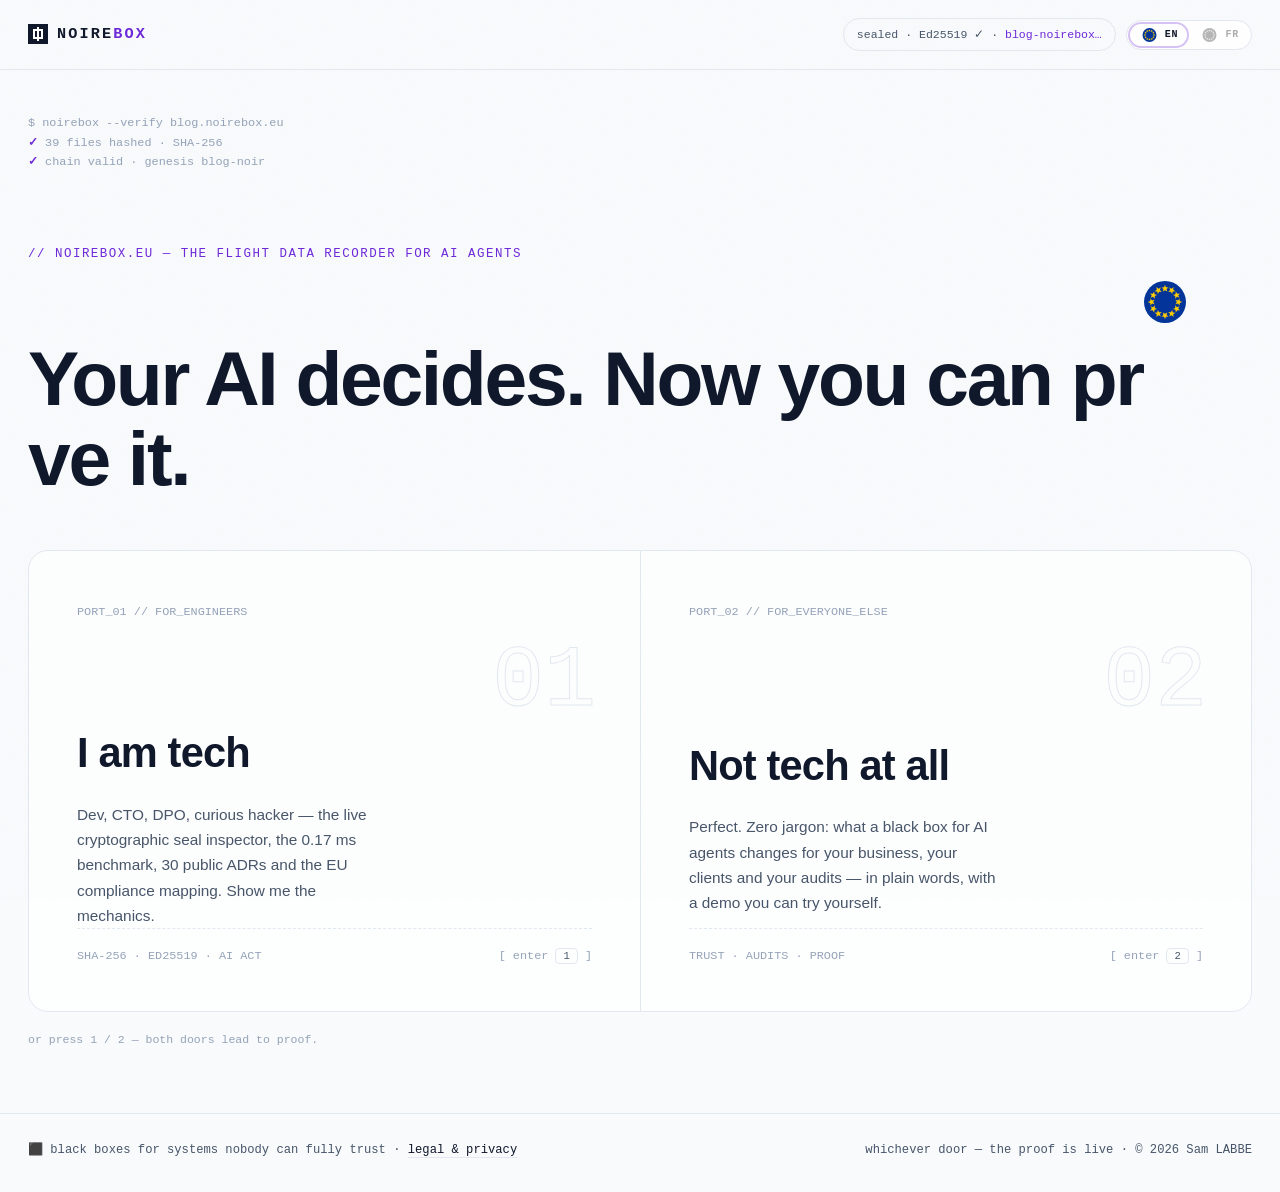
==== index.html @ 597051af "splash: EU flag on the o of prove at true glyph height (baseline-fitted), no more falling hex rain, " ====
<!DOCTYPE html>
<html lang="en">
<head>
<meta charset="utf-8">
<meta name="viewport" content="width=device-width, initial-scale=1">
<title>NoireBox — the flight data recorder for AI agents. Two doors, one proof.</title>
<meta name="description" content="The flight data recorder for AI agents. Enter through the tech door (live seal inspector, benchmarks, docs) or the plain-words door (what it changes for your business).">
<meta property="og:title" content="NoireBox — the flight data recorder for AI agents">
<meta property="og:description" content="Two doors, one proof: the cryptographic inspector or plain words for everyone else.">
<meta property="og:type" content="website">
<meta property="og:url" content="https://noirebox.eu/">
<meta property="og:image" content="https://noirebox.eu/assets/banner.jpg">
<meta name="twitter:card" content="summary_large_image">
<link rel="icon" href="assets/logo-mark.svg" type="image/svg+xml">
<style>
:root{
  --bg:#f8fafc; --surface:#ffffff; --surface2:#f1f5f9; --fg:#0f172a; --dim:#475569; --muted:#94a3b8;
  --line:#e2e8f0; --violet:#6d28d9; --violet-dark:#5b21b6; --violet-soft:#6d28d9;
  --mono:ui-monospace,SFMono-Regular,Menlo,Consolas,monospace;
  --sans:-apple-system,BlinkMacSystemFont,"Segoe UI",Inter,sans-serif;
}
*{margin:0;padding:0;box-sizing:border-box}
html{scroll-behavior:smooth}
body{background:var(--bg);color:var(--fg);font-family:var(--sans);font-size:16px;line-height:1.65;min-height:100vh;display:flex;flex-direction:column;position:relative;overflow-x:hidden}
body::after{content:"";position:fixed;inset:0;pointer-events:none;opacity:.035;z-index:60;background-image:url("data:image/svg+xml,%3Csvg xmlns='http://www.w3.org/2000/svg' width='160' height='160'%3E%3Cfilter id='n'%3E%3CfeTurbulence type='fractalNoise' baseFrequency='0.9' numOctaves='2'/%3E%3C/filter%3E%3Crect width='160' height='160' filter='url(%23n)' opacity='0.6'/%3E%3C/svg%3E")}
::selection{background:rgba(109,40,217,.16)}
a{color:var(--fg);text-decoration:none}
:focus-visible{outline:2px solid var(--violet);outline-offset:3px;border-radius:4px}
.wrap{max-width:1280px;margin:0 auto;padding:0 28px;width:100%}

header{border-bottom:1px solid var(--line);position:relative;z-index:5}
.bar{display:flex;align-items:center;justify-content:space-between;gap:16px;padding:18px 28px}
.brand{font-family:var(--mono);font-size:.95rem;font-weight:700;letter-spacing:.14em;display:flex;align-items:center}
.brand em{font-style:normal;color:var(--violet)}
.cube{display:inline-block;width:20px;height:20px;background:var(--ink,#0f172a);margin-right:9px;position:relative;flex:none}
.cube::after{content:"";position:absolute;inset:5px;border:2px solid #fff}
.cube::before{content:"";position:absolute;left:50%;top:3px;bottom:3px;width:2px;margin-left:-1px;background:#fff}
.brand:hover .cube{background:var(--violet)}
.barright{display:flex;align-items:center;gap:10px}
.pillhead{font-family:var(--mono);font-size:.72rem;color:var(--dim);border:1px solid var(--line);padding:6px 13px;border-radius:999px}
.pillhead b{color:var(--violet);font-weight:400}
.langbtn{display:inline-flex;align-items:center;gap:3px;border:1px solid var(--line);background:#fff;border-radius:999px;padding:3px}
.langbtn button{border:0;background:none;display:inline-flex;align-items:center;gap:5px;padding:4px 9px;cursor:pointer;opacity:.35;filter:grayscale(1);border-radius:999px;transition:opacity .15s,filter .15s}
.langbtn button b{font-family:var(--mono);font-size:10px;letter-spacing:.08em;font-weight:700;color:var(--ink,#0f172a);line-height:1}
.eusvg{width:15px;height:15px;display:block;border-radius:50%}
.langbtn button:hover{opacity:.7}
.langbtn button.on{opacity:1;filter:none;box-shadow:0 0 0 2px rgba(109,40,217,.28)}
.langbtn svg{width:21px;height:14px;border-radius:2px;display:block}

.gate{flex:1;position:relative;padding:44px 0 64px}
.gate .wrap{position:relative;z-index:2}
.bootlog{font-family:var(--mono);font-size:.74rem;color:var(--muted);min-height:96px;white-space:pre-line;margin-bottom:34px}
.bootlog .ok{color:var(--violet);font-weight:600}
.kicker{font-family:var(--mono);font-size:.78rem;letter-spacing:.12em;text-transform:uppercase;color:var(--violet);margin-bottom:16px}
h1{font-size:clamp(2.5rem,7.5vw,4.8rem);font-weight:600;letter-spacing:-.03em;line-height:1.05}
.euo{display:inline-block;width:.54em;height:.54em;border-radius:50%;margin:0 .02em}
.euo svg{display:block;width:100%;height:100%}

.doors{display:grid;grid-template-columns:1fr 1fr;border:1px solid var(--line);border-radius:20px;overflow:hidden;margin-top:52px;background:rgba(255,255,255,.75);backdrop-filter:blur(4px)}
.door{position:relative;min-height:400px;padding:52px 48px 44px;display:flex;flex-direction:column;justify-content:space-between;transition:background .3s}
.door + .door{border-left:1px solid var(--line)}
.door:hover,.door:focus-visible{background:var(--surface)}
.door-top{display:flex;justify-content:space-between;font-family:var(--mono);font-size:.74rem;color:var(--muted)}
.ghost{position:absolute;top:88px;right:44px;font-family:var(--mono);font-size:clamp(3.4rem,7vw,5.4rem);line-height:1;color:transparent;-webkit-text-stroke:1px var(--line);transition:opacity .3s,-webkit-text-stroke-color .3s;pointer-events:none}
.door:hover .ghost,.door:focus-visible .ghost{-webkit-text-stroke-color:var(--violet);opacity:.45}
.door h2{font-size:clamp(1.7rem,4vw,2.6rem);font-weight:600;letter-spacing:-.02em;margin:96px 0 14px;max-width:14ch}
.door p{color:var(--dim);max-width:36ch;font-size:.96rem}
.dfoot{display:flex;justify-content:space-between;align-items:center;gap:12px;border-top:1px dashed var(--line);padding-top:18px;font-family:var(--mono);font-size:.74rem;color:var(--muted)}
.door:hover .dfoot span:last-child,.door:focus-visible .dfoot span:last-child{color:var(--violet)}
.kbd{border:1px solid var(--line);padding:1px 7px;border-radius:4px;font-size:.66rem;color:var(--dim)}
.hintline{font-family:var(--mono);font-size:.72rem;color:var(--muted);margin-top:18px}
@media (max-width:860px){.doors{grid-template-columns:1fr}.door + .door{border-left:none;border-top:1px solid var(--line)}.door{min-height:0;padding:36px 30px 30px}.door h2{margin-top:64px}}

footer{border-top:1px solid var(--line);position:relative;z-index:2}
.foot{padding:26px 28px 32px;font-family:var(--mono);font-size:.76rem;color:var(--dim);display:flex;justify-content:space-between;gap:14px;flex-wrap:wrap}
.foot a{border-bottom:1px solid var(--line);transition:color .15s,border-color .15s}
.foot a:hover{color:var(--violet);border-color:var(--violet)}
@media (max-width:640px){.wrap{padding:0 16px}.bar{padding:14px 16px}.foot{padding:20px 16px 26px}}
</style>
</head>
<body>

<header>
  <div class="wrap bar">
    <a class="brand" href="index.html"><span class="cube"></span>NOIRE<em>BOX</em></a>
    <div class="barright">
      <span class="pillhead"><span data-fr="sealed · Ed25519 ✓">sealed · Ed25519 ✓</span> · <b id="pillhead">blog-noirebox…</b></span>
      <div class="langbtn" id="langBtn" role="group" aria-label="Language">
        <button type="button" data-l="en" class="on" title="English" aria-label="English"><svg class="eusvg" viewBox="0 0 100 100" aria-hidden="true"><circle cx="50" cy="50" r="50" fill="#003399"/><path id="euA-en" fill="#FFCC00" d="M50 9 52.23 14.93 58.56 15.22 53.61 19.17 55.29 25.28 50 21.8 44.71 25.28 46.39 19.17 41.44 15.22 47.77 14.93 Z"/><use href="#euA-en" transform="rotate(30 50 50)"/><use href="#euA-en" transform="rotate(60 50 50)"/><use href="#euA-en" transform="rotate(90 50 50)"/><use href="#euA-en" transform="rotate(120 50 50)"/><use href="#euA-en" transform="rotate(150 50 50)"/><use href="#euA-en" transform="rotate(180 50 50)"/><use href="#euA-en" transform="rotate(210 50 50)"/><use href="#euA-en" transform="rotate(240 50 50)"/><use href="#euA-en" transform="rotate(270 50 50)"/><use href="#euA-en" transform="rotate(300 50 50)"/><use href="#euA-en" transform="rotate(330 50 50)"/></svg><b>EN</b></button>
        <button type="button" data-l="fr" title="Français" aria-label="Français"><svg class="eusvg" viewBox="0 0 100 100" aria-hidden="true"><circle cx="50" cy="50" r="50" fill="#003399"/><path id="euA-fr" fill="#FFCC00" d="M50 9 52.23 14.93 58.56 15.22 53.61 19.17 55.29 25.28 50 21.8 44.71 25.28 46.39 19.17 41.44 15.22 47.77 14.93 Z"/><use href="#euA-fr" transform="rotate(30 50 50)"/><use href="#euA-fr" transform="rotate(60 50 50)"/><use href="#euA-fr" transform="rotate(90 50 50)"/><use href="#euA-fr" transform="rotate(120 50 50)"/><use href="#euA-fr" transform="rotate(150 50 50)"/><use href="#euA-fr" transform="rotate(180 50 50)"/><use href="#euA-fr" transform="rotate(210 50 50)"/><use href="#euA-fr" transform="rotate(240 50 50)"/><use href="#euA-fr" transform="rotate(270 50 50)"/><use href="#euA-fr" transform="rotate(300 50 50)"/><use href="#euA-fr" transform="rotate(330 50 50)"/></svg><b>FR</b></button>
      </div>
    </div>
  </div>
</header>

<main class="gate">
  <div class="wrap">
    <p class="bootlog" id="boot"></p>
    <p class="kicker" data-fr="// noirebox.eu — l’enregistreur de vol des agents IA">// noirebox.eu — the flight data recorder for AI agents</p>
    <h1 id="title" data-txt="Your AI decides. Now you can prove it." data-fr="Votre IA décide. Désormais, vous pouvez le prouver.">Your AI decides. Now you can prove it.</h1>

    <div class="doors">
      <a class="door" href="tech.html">
        <span class="ghost" aria-hidden="true">01</span>
        <div class="door-top"><span>PORT_01 // FOR_ENGINEERS</span></div>
        <div>
          <h2 data-fr="Je suis tech">I am tech</h2>
          <p data-fr="Dev, CTO, DPO, hacker curieux — l’inspector du sceau en direct, le benchmark 0,17 ms, 30 ADR publics et le mapping conformité UE. Montrez-moi la mécanique.">Dev, CTO, DPO, curious hacker — the live cryptographic seal inspector, the 0.17 ms benchmark, 30 public ADRs and the EU compliance mapping. Show me the mechanics.</p>
        </div>
        <div class="dfoot">
          <span>SHA-256 · ED25519 · AI ACT</span>
          <span data-fr="[ entrer <span class='kbd'>1</span> ]">[ enter <span class="kbd">1</span> ]</span>
        </div>
      </a>
      <a class="door" href="client.html">
        <span class="ghost" aria-hidden="true">02</span>
        <div class="door-top"><span>PORT_02 // FOR_EVERYONE_ELSE</span></div>
        <div>
          <h2 data-fr="Pas du tout tech">Not tech at all</h2>
          <p data-fr="Parfait. Zéro jargon : ce qu’une boîte noire pour agents IA change pour votre boîte, vos clients et vos audits — en mots simples, avec une démo à essayer vous-même.">Perfect. Zero jargon: what a black box for AI agents changes for your business, your clients and your audits — in plain words, with a demo you can try yourself.</p>
        </div>
        <div class="dfoot">
          <span>TRUST · AUDITS · PROOF</span>
          <span data-fr="[ entrer <span class='kbd'>2</span> ]">[ enter <span class="kbd">2</span> ]</span>
        </div>
      </a>
    </div>
    <p class="hintline" data-fr="ou appuyez sur 1 ou 2 — les deux portes mènent à la preuve.">or press 1 / 2 — both doors lead to proof.</p>
  </div>
</main>

<footer>
  <div class="wrap foot">
    <span>⬛ black boxes for systems nobody can fully trust · <a href="legal.html" data-fr="mentions légales &amp; rgpd">legal &amp; privacy</a></span>
    <span data-fr="peu importe la porte — la preuve est en direct · © 2026 Sam LABBE">whichever door — the proof is live · © 2026 Sam LABBE</span>
  </div>
</footer>

<script>
(function(){
  var reduced=window.matchMedia('(prefers-reduced-motion: reduce)').matches;

  /* ── i18n : EN par défaut dans le HTML ; FR via data-fr ── */
  var savedL=null; try{ savedL=localStorage.getItem('nblang'); }catch(e){}
  var fr = savedL==='fr';
  var lb=document.getElementById('langBtn');
  function apply(){
    var nodes=document.querySelectorAll('[data-fr],[data-fr-html]');
    for(var i=0;i<nodes.length;i++){
      var n=nodes[i];
      if(n.id==='title') continue; /* le titre passe par decodeTitle() */
      var k=n.hasAttribute('data-fr-html')?'data-fr-html':'data-fr';
      if(fr){ if(!n.getAttribute('data-en')) n.setAttribute('data-en',n.innerHTML); n.innerHTML=n.getAttribute(k); }
      else{ var d=n.getAttribute('data-en'); if(d!==null) n.innerHTML=d; }
    }
    document.documentElement.lang=fr?'fr':'en';
    var bs=lb.querySelectorAll('button');
    for(var j=0;j<bs.length;j++) bs[j].className=(bs[j].getAttribute('data-l')===(fr?'fr':'en'))?'on':'';
    if(bootDone) renderBootLines(flines());
    decodeTitle(); /* le titre se re-décode dans la langue choisie */
  }
  var bs0=lb.querySelectorAll('button');
  for(var q=0;q<bs0.length;q++){
    bs0[q].addEventListener('click',function(){ fr=(this.getAttribute('data-l')==='fr'); try{ localStorage.setItem('nblang', fr?'fr':'en'); }catch(e){} apply(); });
  }

  /* head réel du sceau du blog */
  fetch('https://blog.noirebox.eu/manifest.json').then(function(r){return r.json()}).then(function(m){
    var el=document.getElementById('pillhead'); if(el) el.textContent=m.head.slice(0,10)+'…';
    window.NBFILES=m.files.length;
    redrawBoot();
  }).catch(function(){});

  /* boot log — EN toujours (c'est un terminal) */
  var boot=document.getElementById('boot'), bootDone=false;
  function flines(){
    var n=(window.NBFILES||39);
    return [
      '$ noirebox --verify blog.noirebox.eu',
      '✓ '+n+' files hashed · SHA-256',
      '✓ chain valid · genesis blog-noirebox-genesis',
      '@✓ Ed25519 seal · fingerprint sha256:7a513360… — verified in your browser'
    ];
  }
  function renderBootLines(ls){
    boot.innerHTML=ls.map(function(l){return l.replace(/^@/,'').replace(/^✓/,'<span class="ok">✓</span>')}).join('<br>');
  }
  function redrawBoot(){ if(bootDone) renderBootLines(flines()); }
  if(reduced){
    bootDone=true;
    renderBootLines(flines());
  }else{
    var lines=flines(),li=0,ci=0,out='';
    setTimeout(function type(){
      var l=lines[li];
      if(ci<l.length){ out+=(l[ci]==='@'?'':l[ci]); ci++;
        boot.innerHTML=out.replace(/^✓/,'<span class="ok">✓</span>').replace(/\n✓/g,'\n<span class="ok">✓</span>');
        setTimeout(type,7);
      }else{
        li++;ci=0;out+='\n';
        if(li<lines.length) setTimeout(type,110);
        else{ renderBootLines(flines()); bootDone=true; }
      }
    },350);
  }

  /* décodage hex du titre — annulable, relancé à chaque changement de langue */
  var t=document.getElementById('title'), animId=0;
  function titleFor(){ return fr ? (t.getAttribute('data-fr')||'Votre IA décide. Désormais, vous pouvez le prouver.') : (t.getAttribute('data-txt')||'Your AI decides. Now you can prove it.'); }
  var EU_O='<span class="euo" aria-hidden="true"><svg viewBox="0 0 100 100" xmlns="http://www.w3.org/2000/svg"><circle cx="50" cy="50" r="50" fill="#003399"/><path id="euo-star" fill="#FFCC00" d="M50 9 52.23 14.93 58.56 15.22 53.61 19.17 55.29 25.28 50 21.8 44.71 25.28 46.39 19.17 41.44 15.22 47.77 14.93 Z"/><use href="#euo-star" transform="rotate(30 50 50)"/><use href="#euo-star" transform="rotate(60 50 50)"/><use href="#euo-star" transform="rotate(90 50 50)"/><use href="#euo-star" transform="rotate(120 50 50)"/><use href="#euo-star" transform="rotate(150 50 50)"/><use href="#euo-star" transform="rotate(180 50 50)"/><use href="#euo-star" transform="rotate(210 50 50)"/><use href="#euo-star" transform="rotate(240 50 50)"/><use href="#euo-star" transform="rotate(270 50 50)"/><use href="#euo-star" transform="rotate(300 50 50)"/><use href="#euo-star" transform="rotate(330 50 50)"/></svg></span>';
  function finalTitle(f){ return fr ? f : f.replace('prove', 'pr'+EU_O+'ve'); }
  function fitFlagO(){
    var e=t.querySelector('.euo'); if(!e) return;
    var c=document.createElement('canvas').getContext('2d');
    c.font=getComputedStyle(t).font;
    var m=c.measureText('o');
    var h=m.actualBoundingBoxAscent+m.actualBoundingBoxDescent;
    if(h<=0) return;
    e.style.width=h+'px'; e.style.height=h+'px'; e.style.verticalAlign='0px';
    /* baseline réelle du titre : un inline-block vide pose son bas sur la baseline */
    var mk=document.createElement('span');
    mk.style.cssText='display:inline-block;width:0;height:0;overflow:hidden';
    t.appendChild(mk);
    var bl=mk.getBoundingClientRect().bottom;
    t.removeChild(mk);
    var fb=e.getBoundingClientRect();
    e.style.verticalAlign=((bl+m.actualBoundingBoxDescent)-fb.bottom)+'px';
  }
  window.addEventListener('resize',function(){ if(t.querySelector('.euo')) fitFlagO(); });
  function decodeTitle(){
    animId++; var my=animId, fin=titleFor();
    if(reduced||!fin){ t.innerHTML=finalTitle(fin); return; }
    var CH='0123456789abcdef', dur=900, t0=null;
    function step(ts){
      if(my!==animId) return; /* une nouvelle animation a pris le relais */
      if(t0===null) t0=ts;
      var p=Math.min(1,(ts-t0)/dur), o='';
      for(var j=0;j<fin.length;j++){var c=fin[j];o+=(c===' '||j<p*fin.length)?c:CH[Math.floor(Math.random()*16)];}
      t.textContent=o;
      if(p<1)requestAnimationFrame(step);else { t.innerHTML=finalTitle(fin); fitFlagO(); }
    }
    requestAnimationFrame(step);
  }
  decodeTitle();

  /* FR si le navigateur est français — appliqué immédiatement, sans flash */
  if(fr) apply();

  /* raccourcis clavier 1 / 2 */
  window.addEventListener('keydown',function(e){
    if(e.target&&/INPUT|TEXTAREA/.test(e.target.tagName))return;
    if(e.key==='1'||e.key==='2'){var d=document.querySelectorAll('a.door')[e.key-1];if(d)window.location.href=d.href}
  });
})();
</script>
</body>
</html>
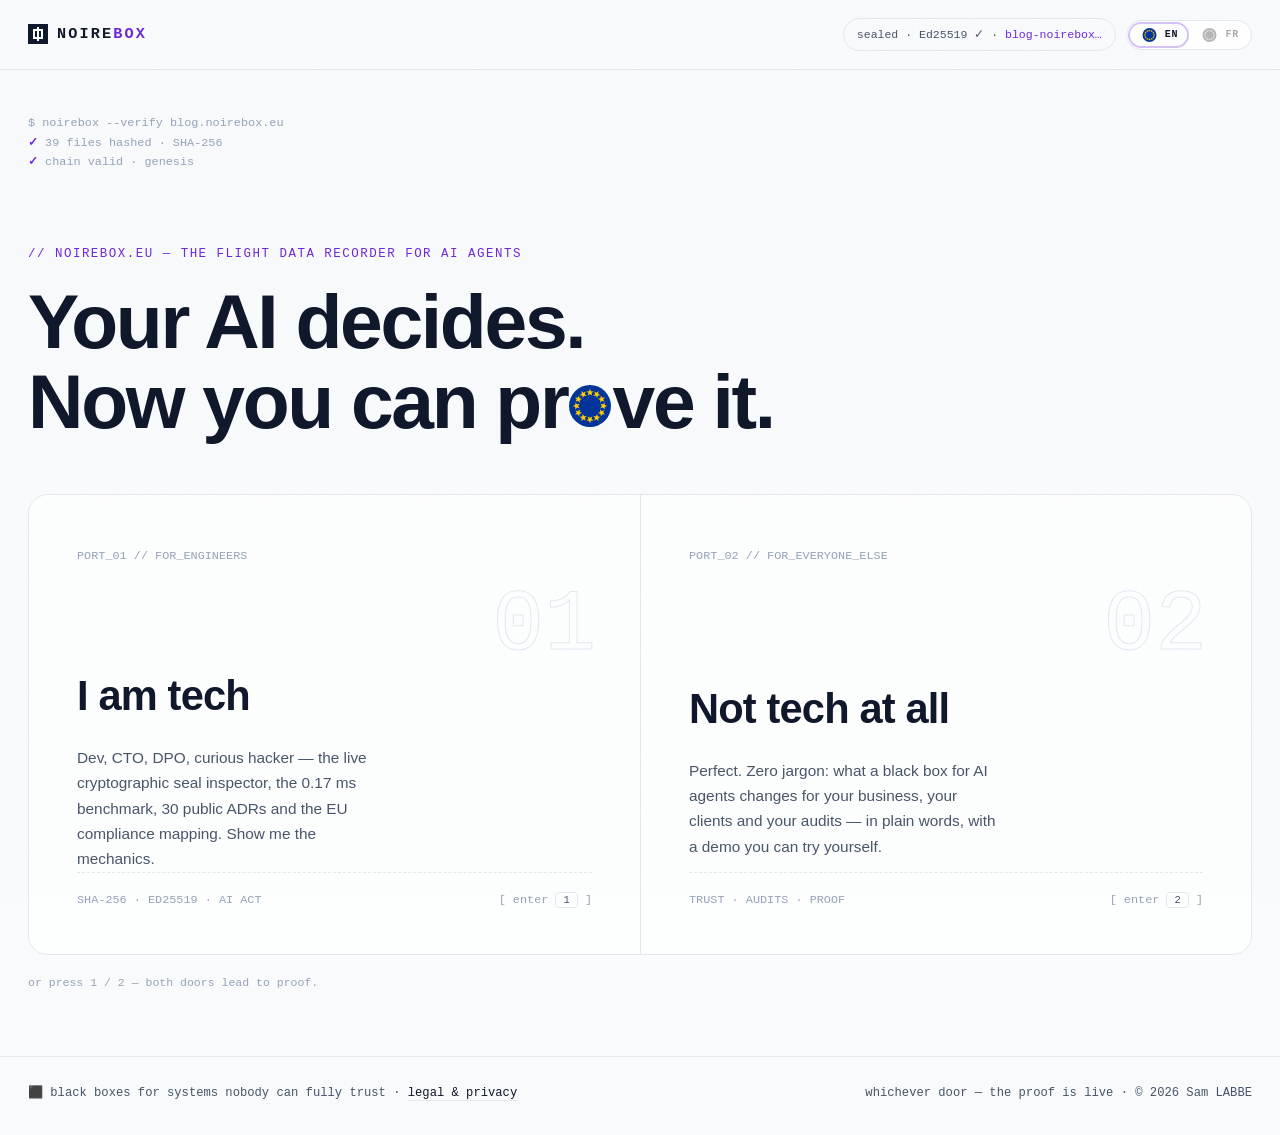
==== commit ddc9b5e1: "splash: the headline breaks after 'decides.'" ====
--- a/index.html
+++ b/index.html
@@ -97,7 +97,7 @@
   <div class="wrap">
     <p class="bootlog" id="boot"></p>
     <p class="kicker" data-fr="// noirebox.eu — l’enregistreur de vol des agents IA">// noirebox.eu — the flight data recorder for AI agents</p>
-    <h1 id="title" data-txt="Your AI decides. Now you can prove it." data-fr="Votre IA décide. Désormais, vous pouvez le prouver.">Your AI decides. Now you can prove it.</h1>
+    <h1 id="title" data-txt="Your AI decides.|Now you can prove it." data-fr="Votre IA décide.|Désormais, vous pouvez le prouver.">Your AI decides.<br>Now you can prove it.</h1>
 
     <div class="doors">
       <a class="door" href="tech.html">
@@ -206,9 +206,9 @@
 
   /* décodage hex du titre — annulable, relancé à chaque changement de langue */
   var t=document.getElementById('title'), animId=0;
-  function titleFor(){ return fr ? (t.getAttribute('data-fr')||'Votre IA décide. Désormais, vous pouvez le prouver.') : (t.getAttribute('data-txt')||'Your AI decides. Now you can prove it.'); }
+  function titleFor(){ return fr ? (t.getAttribute('data-fr')||'Votre IA décide.|Désormais, vous pouvez le prouver.') : (t.getAttribute('data-txt')||'Your AI decides.|Now you can prove it.'); }
   var EU_O='<span class="euo" aria-hidden="true"><svg viewBox="0 0 100 100" xmlns="http://www.w3.org/2000/svg"><circle cx="50" cy="50" r="50" fill="#003399"/><path id="euo-star" fill="#FFCC00" d="M50 9 52.23 14.93 58.56 15.22 53.61 19.17 55.29 25.28 50 21.8 44.71 25.28 46.39 19.17 41.44 15.22 47.77 14.93 Z"/><use href="#euo-star" transform="rotate(30 50 50)"/><use href="#euo-star" transform="rotate(60 50 50)"/><use href="#euo-star" transform="rotate(90 50 50)"/><use href="#euo-star" transform="rotate(120 50 50)"/><use href="#euo-star" transform="rotate(150 50 50)"/><use href="#euo-star" transform="rotate(180 50 50)"/><use href="#euo-star" transform="rotate(210 50 50)"/><use href="#euo-star" transform="rotate(240 50 50)"/><use href="#euo-star" transform="rotate(270 50 50)"/><use href="#euo-star" transform="rotate(300 50 50)"/><use href="#euo-star" transform="rotate(330 50 50)"/></svg></span>';
-  function finalTitle(f){ return fr ? f : f.replace('prove', 'pr'+EU_O+'ve'); }
+  function finalTitle(f){ f=f.split('|').join('<br>'); return fr ? f : f.replace('prove', 'pr'+EU_O+'ve'); }
   function fitFlagO(){
     var e=t.querySelector('.euo'); if(!e) return;
     var c=document.createElement('canvas').getContext('2d');
@@ -235,7 +235,7 @@
       if(my!==animId) return; /* une nouvelle animation a pris le relais */
       if(t0===null) t0=ts;
       var p=Math.min(1,(ts-t0)/dur), o='';
-      for(var j=0;j<fin.length;j++){var c=fin[j];o+=(c===' '||j<p*fin.length)?c:CH[Math.floor(Math.random()*16)];}
+      for(var j=0;j<fin.length;j++){var c=fin[j];o+=((c===' '||c==='|')||j<p*fin.length)?c:CH[Math.floor(Math.random()*16)];}
       t.textContent=o;
       if(p<1)requestAnimationFrame(step);else { t.innerHTML=finalTitle(fin); fitFlagO(); }
     }
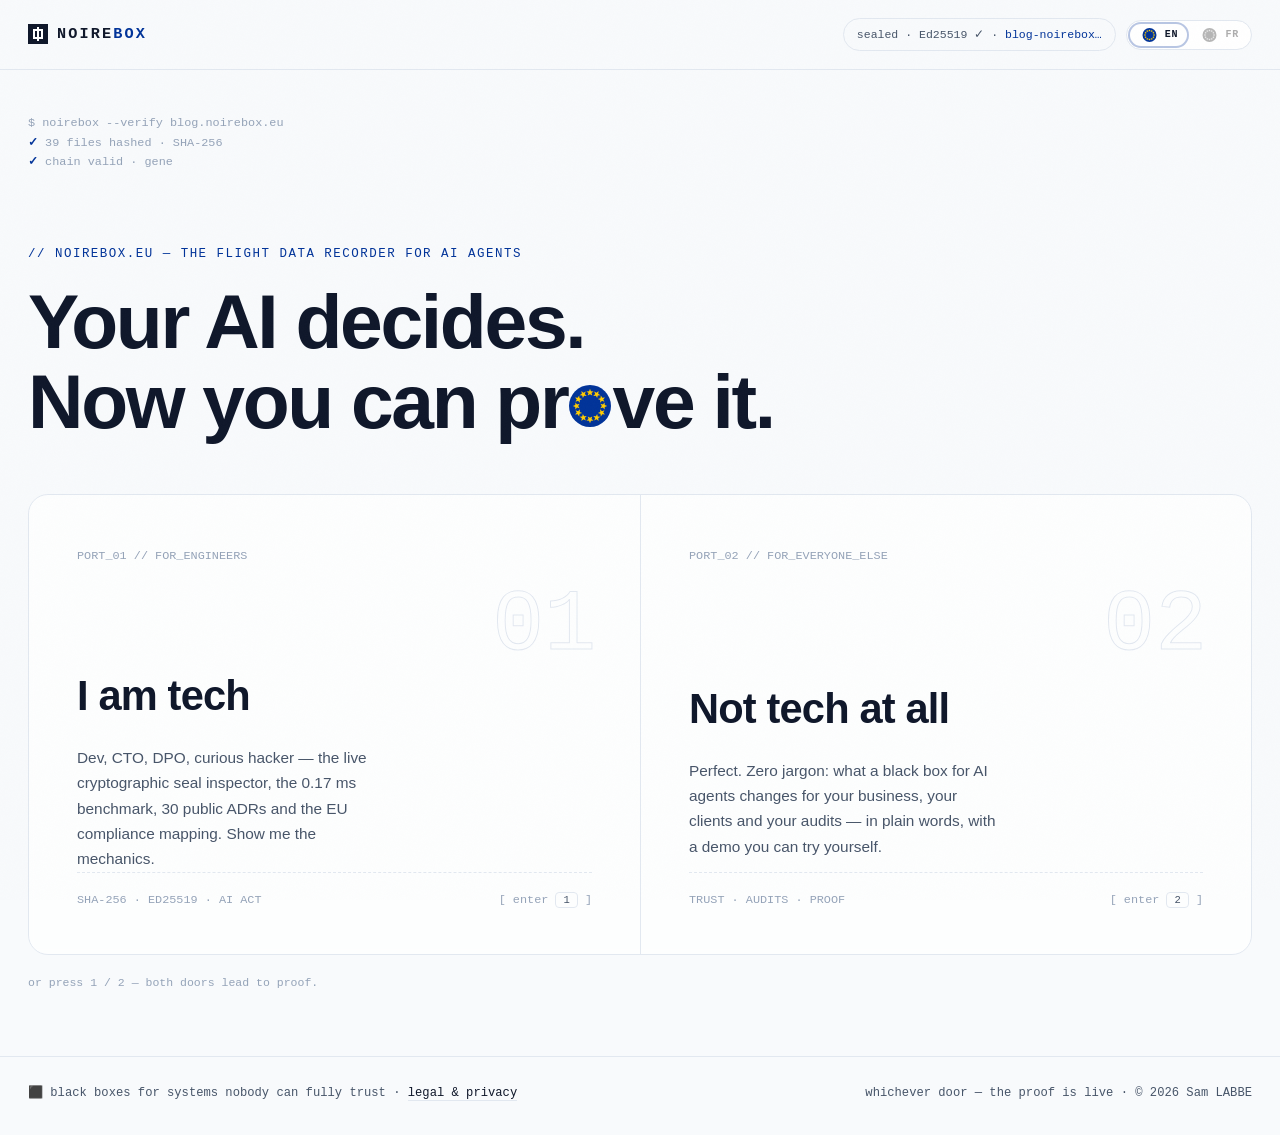
==== commit d7fb5c62: "the European blue replaces the purple everywhere — accents, rings, counters, logos, blog badge" ====
--- a/index.html
+++ b/index.html
@@ -15,7 +15,7 @@
 <style>
 :root{
   --bg:#f8fafc; --surface:#ffffff; --surface2:#f1f5f9; --fg:#0f172a; --dim:#475569; --muted:#94a3b8;
-  --line:#e2e8f0; --violet:#6d28d9; --violet-dark:#5b21b6; --violet-soft:#6d28d9;
+  --line:#e2e8f0; --violet:#003399; --violet-dark:#002b7f; --violet-soft:#003399;
   --mono:ui-monospace,SFMono-Regular,Menlo,Consolas,monospace;
   --sans:-apple-system,BlinkMacSystemFont,"Segoe UI",Inter,sans-serif;
 }
@@ -23,7 +23,7 @@
 html{scroll-behavior:smooth}
 body{background:var(--bg);color:var(--fg);font-family:var(--sans);font-size:16px;line-height:1.65;min-height:100vh;display:flex;flex-direction:column;position:relative;overflow-x:hidden}
 body::after{content:"";position:fixed;inset:0;pointer-events:none;opacity:.035;z-index:60;background-image:url("data:image/svg+xml,%3Csvg xmlns='http://www.w3.org/2000/svg' width='160' height='160'%3E%3Cfilter id='n'%3E%3CfeTurbulence type='fractalNoise' baseFrequency='0.9' numOctaves='2'/%3E%3C/filter%3E%3Crect width='160' height='160' filter='url(%23n)' opacity='0.6'/%3E%3C/svg%3E")}
-::selection{background:rgba(109,40,217,.16)}
+::selection{background:rgba(0,51,153,.16)}
 a{color:var(--fg);text-decoration:none}
 :focus-visible{outline:2px solid var(--violet);outline-offset:3px;border-radius:4px}
 .wrap{max-width:1280px;margin:0 auto;padding:0 28px;width:100%}
@@ -44,7 +44,7 @@
 .langbtn button b{font-family:var(--mono);font-size:10px;letter-spacing:.08em;font-weight:700;color:var(--ink,#0f172a);line-height:1}
 .eusvg{width:15px;height:15px;display:block;border-radius:50%}
 .langbtn button:hover{opacity:.7}
-.langbtn button.on{opacity:1;filter:none;box-shadow:0 0 0 2px rgba(109,40,217,.28)}
+.langbtn button.on{opacity:1;filter:none;box-shadow:0 0 0 2px rgba(0,51,153,.28)}
 .langbtn svg{width:21px;height:14px;border-radius:2px;display:block}
 
 .gate{flex:1;position:relative;padding:44px 0 64px}
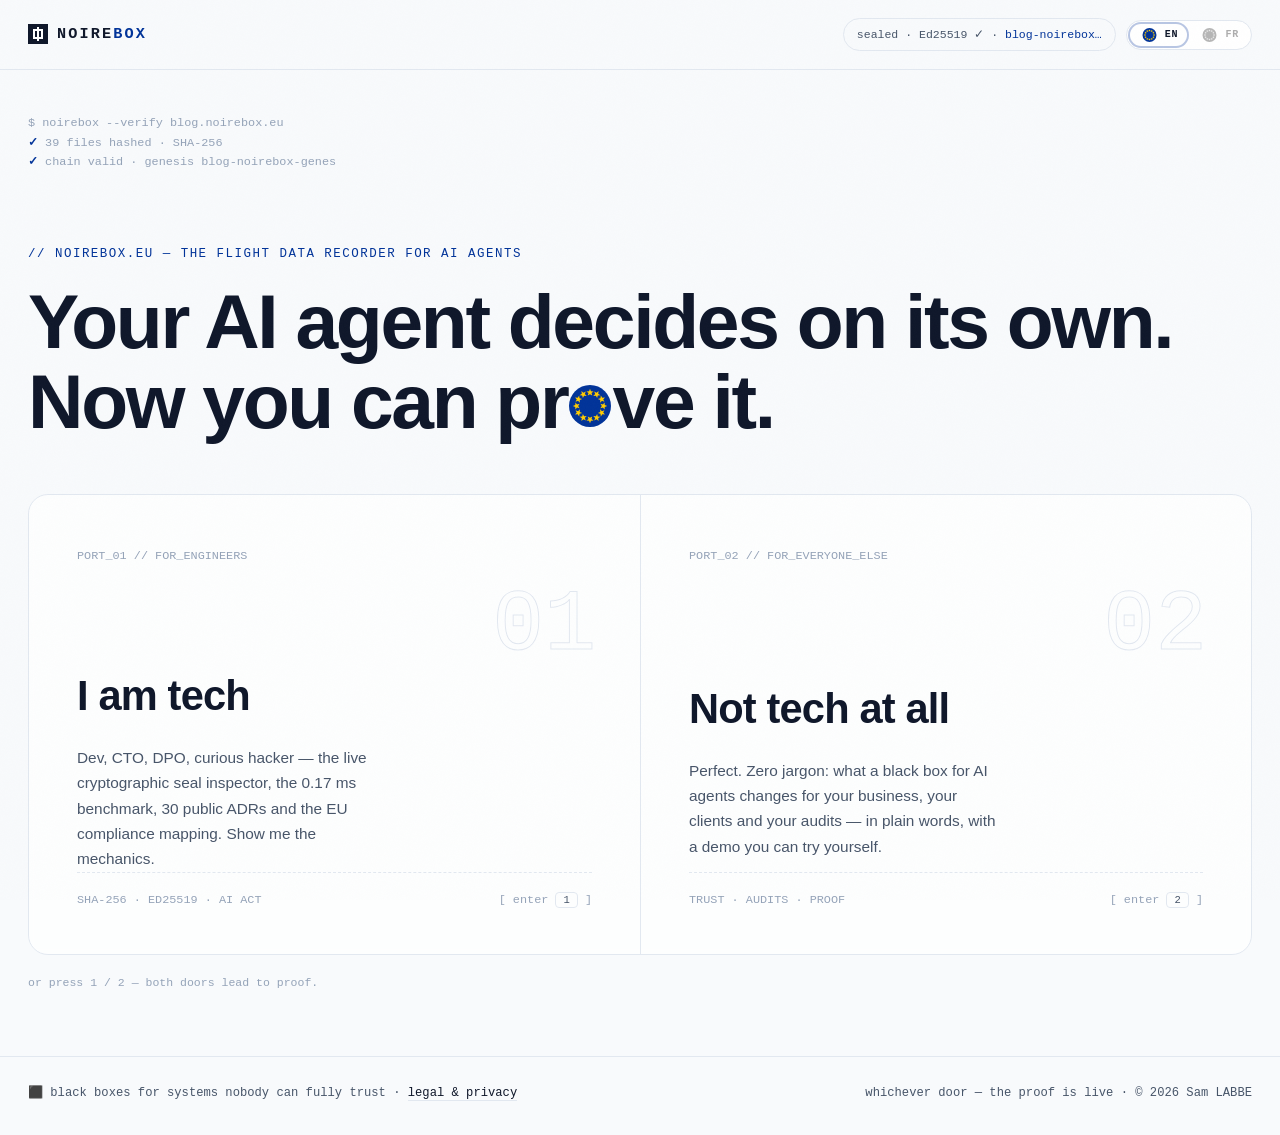
==== commit 4ae03ddc: "splash carries the full headline; client drops 'on its own'; 35M/art12/6months becomes a jumbotron" ====
--- a/index.html
+++ b/index.html
@@ -97,7 +97,7 @@
   <div class="wrap">
     <p class="bootlog" id="boot"></p>
     <p class="kicker" data-fr="// noirebox.eu — l’enregistreur de vol des agents IA">// noirebox.eu — the flight data recorder for AI agents</p>
-    <h1 id="title" data-txt="Your AI decides.|Now you can prove it." data-fr="Votre IA décide.|Désormais, vous pouvez le prouver.">Your AI decides.<br>Now you can prove it.</h1>
+    <h1 id="title" data-txt="Your AI agent decides on its own.|Now you can prove it." data-fr="Votre agent IA décide tout seul.|Désormais, vous pouvez le prouver.">Your AI agent decides on its own.<br>Now you can prove it.</h1>
 
     <div class="doors">
       <a class="door" href="tech.html">
@@ -206,7 +206,7 @@
 
   /* décodage hex du titre — annulable, relancé à chaque changement de langue */
   var t=document.getElementById('title'), animId=0;
-  function titleFor(){ return fr ? (t.getAttribute('data-fr')||'Votre IA décide.|Désormais, vous pouvez le prouver.') : (t.getAttribute('data-txt')||'Your AI decides.|Now you can prove it.'); }
+  function titleFor(){ return fr ? (t.getAttribute('data-fr')||'Votre agent IA décide tout seul.|Désormais, vous pouvez le prouver.') : (t.getAttribute('data-txt')||'Your AI agent decides on its own.|Now you can prove it.'); }
   var EU_O='<span class="euo" aria-hidden="true"><svg viewBox="0 0 100 100" xmlns="http://www.w3.org/2000/svg"><circle cx="50" cy="50" r="50" fill="#003399"/><path id="euo-star" fill="#FFCC00" d="M50 9 52.23 14.93 58.56 15.22 53.61 19.17 55.29 25.28 50 21.8 44.71 25.28 46.39 19.17 41.44 15.22 47.77 14.93 Z"/><use href="#euo-star" transform="rotate(30 50 50)"/><use href="#euo-star" transform="rotate(60 50 50)"/><use href="#euo-star" transform="rotate(90 50 50)"/><use href="#euo-star" transform="rotate(120 50 50)"/><use href="#euo-star" transform="rotate(150 50 50)"/><use href="#euo-star" transform="rotate(180 50 50)"/><use href="#euo-star" transform="rotate(210 50 50)"/><use href="#euo-star" transform="rotate(240 50 50)"/><use href="#euo-star" transform="rotate(270 50 50)"/><use href="#euo-star" transform="rotate(300 50 50)"/><use href="#euo-star" transform="rotate(330 50 50)"/></svg></span>';
   function finalTitle(f){ f=f.split('|').join('<br>'); return fr ? f : f.replace('prove', 'pr'+EU_O+'ve'); }
   function fitFlagO(){
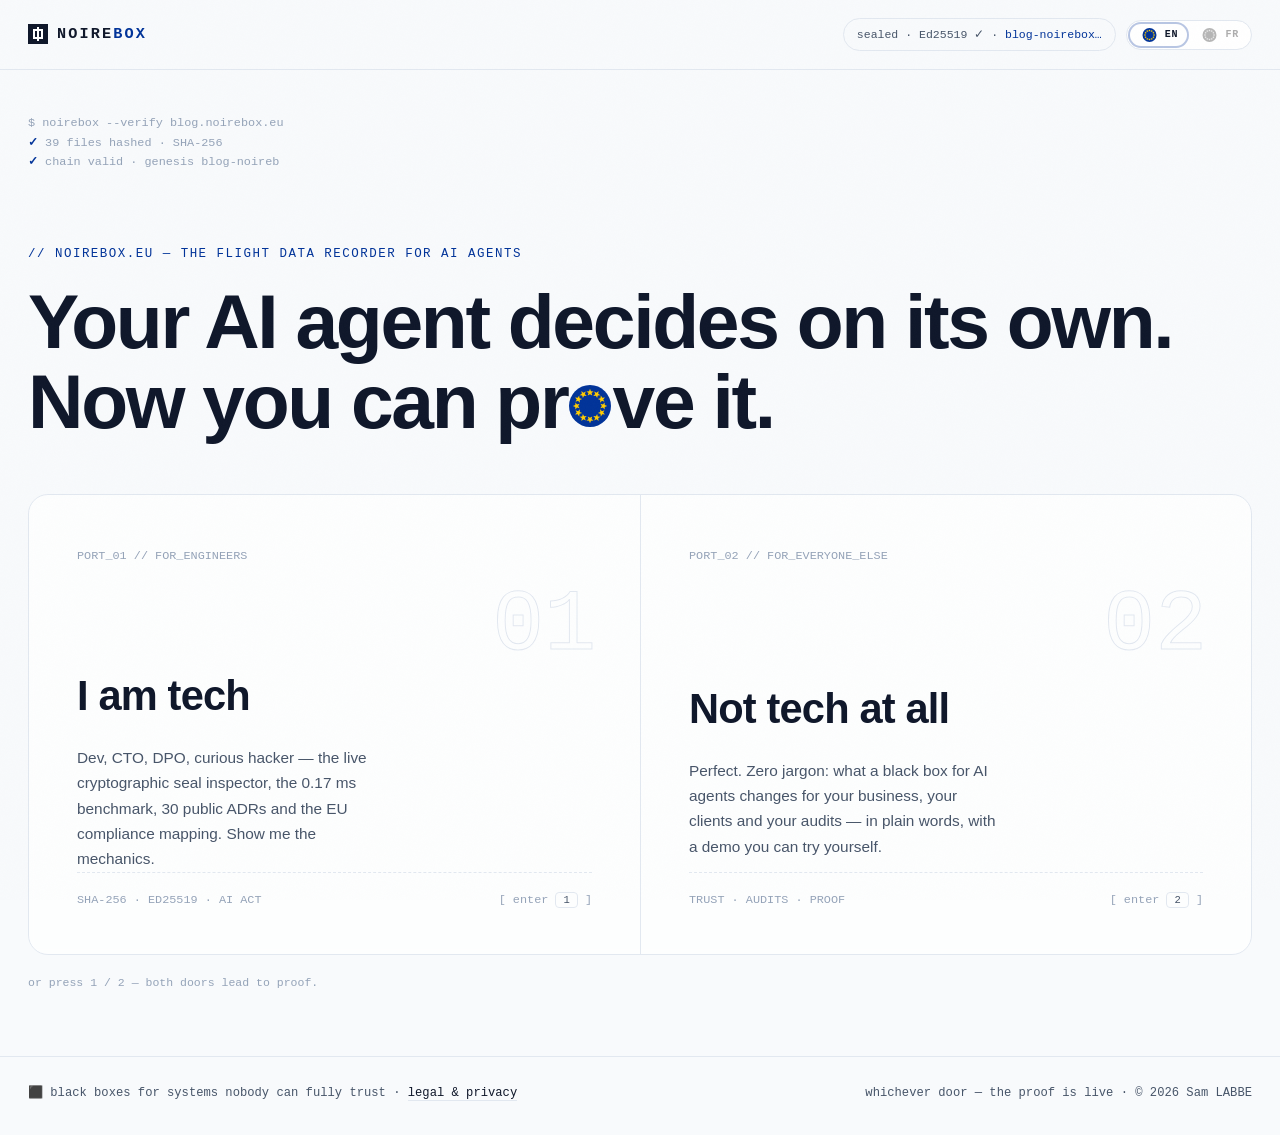
==== commit 3fb762a5: "share previews: banner dropped everywhere until the new one; client dispute hands over an attestatio" ====
--- a/index.html
+++ b/index.html
@@ -9,8 +9,7 @@
 <meta property="og:description" content="Two doors, one proof: the cryptographic inspector or plain words for everyone else.">
 <meta property="og:type" content="website">
 <meta property="og:url" content="https://noirebox.eu/">
-<meta property="og:image" content="https://noirebox.eu/assets/banner.jpg">
-<meta name="twitter:card" content="summary_large_image">
+<meta name="twitter:card" content="summary">
 <link rel="icon" href="assets/logo-mark.svg" type="image/svg+xml">
 <style>
 :root{
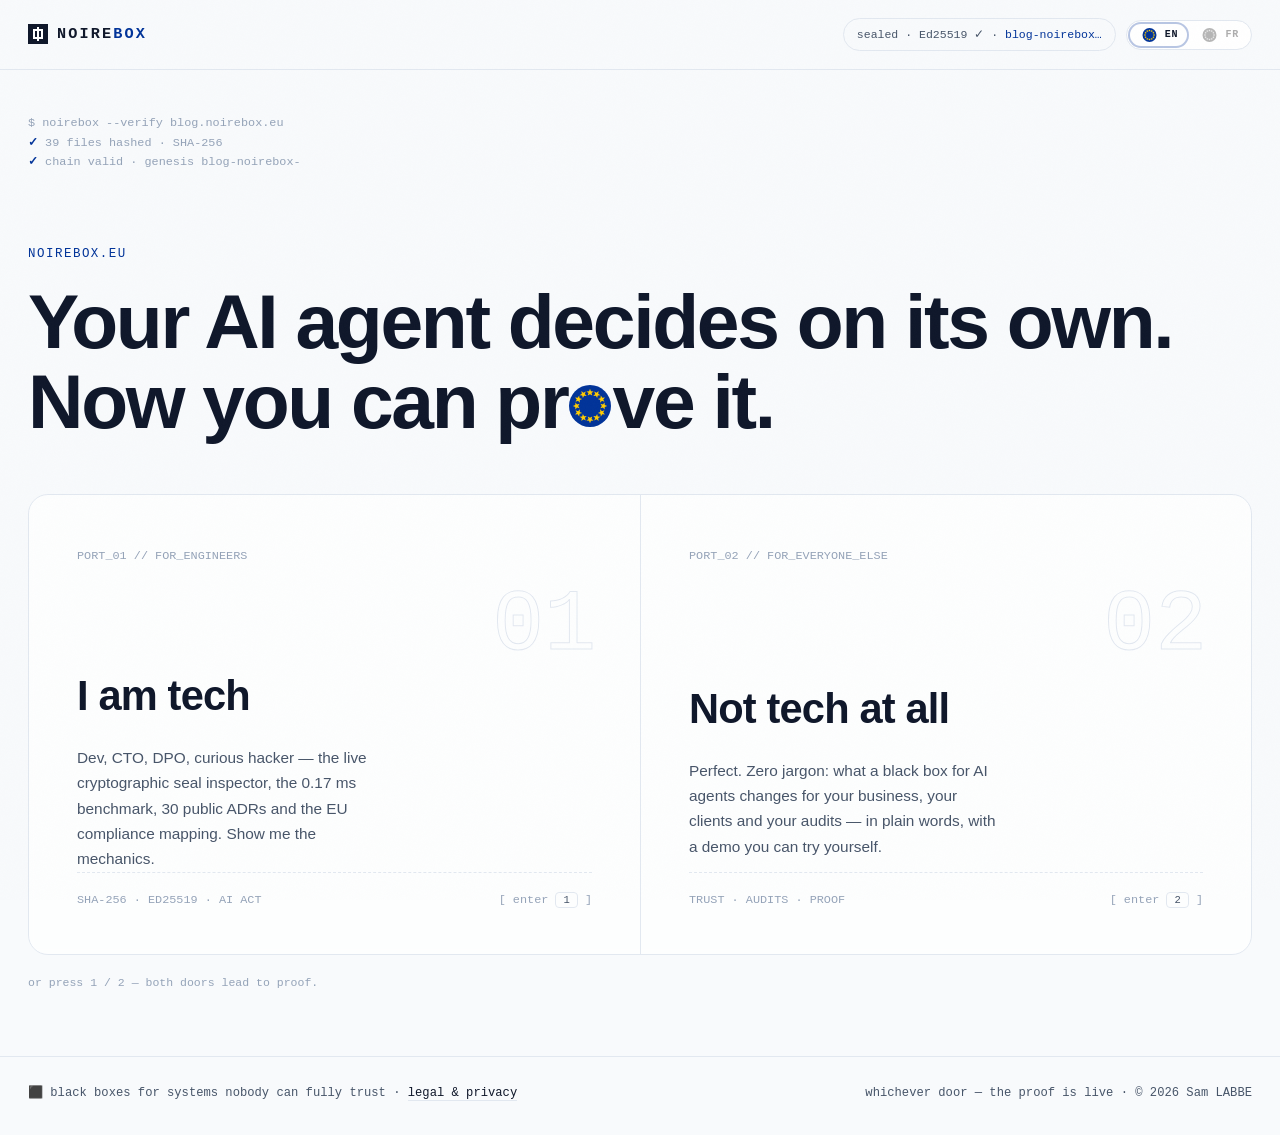
==== commit abc4ff7e: "splash: the kicker is just noirebox.eu — the flight-recorder line is gone" ====
--- a/index.html
+++ b/index.html
@@ -3,9 +3,9 @@
 <head>
 <meta charset="utf-8">
 <meta name="viewport" content="width=device-width, initial-scale=1">
-<title>NoireBox — the flight data recorder for AI agents. Two doors, one proof.</title>
-<meta name="description" content="The flight data recorder for AI agents. Enter through the tech door (live seal inspector, benchmarks, docs) or the plain-words door (what it changes for your business).">
-<meta property="og:title" content="NoireBox — the flight data recorder for AI agents">
+<title>NoireBox — your AI agent decides. Now you can prove it.</title>
+<meta name="description" content="Enter through the tech door (live seal inspector, benchmarks, docs) or the plain-words door (what it changes for your business).">
+<meta property="og:title" content="NoireBox — your AI agent decides. Now you can prove it.">
 <meta property="og:description" content="Two doors, one proof: the cryptographic inspector or plain words for everyone else.">
 <meta property="og:type" content="website">
 <meta property="og:url" content="https://noirebox.eu/">
@@ -95,7 +95,7 @@
 <main class="gate">
   <div class="wrap">
     <p class="bootlog" id="boot"></p>
-    <p class="kicker" data-fr="// noirebox.eu — l’enregistreur de vol des agents IA">// noirebox.eu — the flight data recorder for AI agents</p>
+    <p class="kicker">noirebox.eu</p>
     <h1 id="title" data-txt="Your AI agent decides on its own.|Now you can prove it." data-fr="Votre agent IA décide tout seul.|Désormais, vous pouvez le prouver.">Your AI agent decides on its own.<br>Now you can prove it.</h1>
 
     <div class="doors">
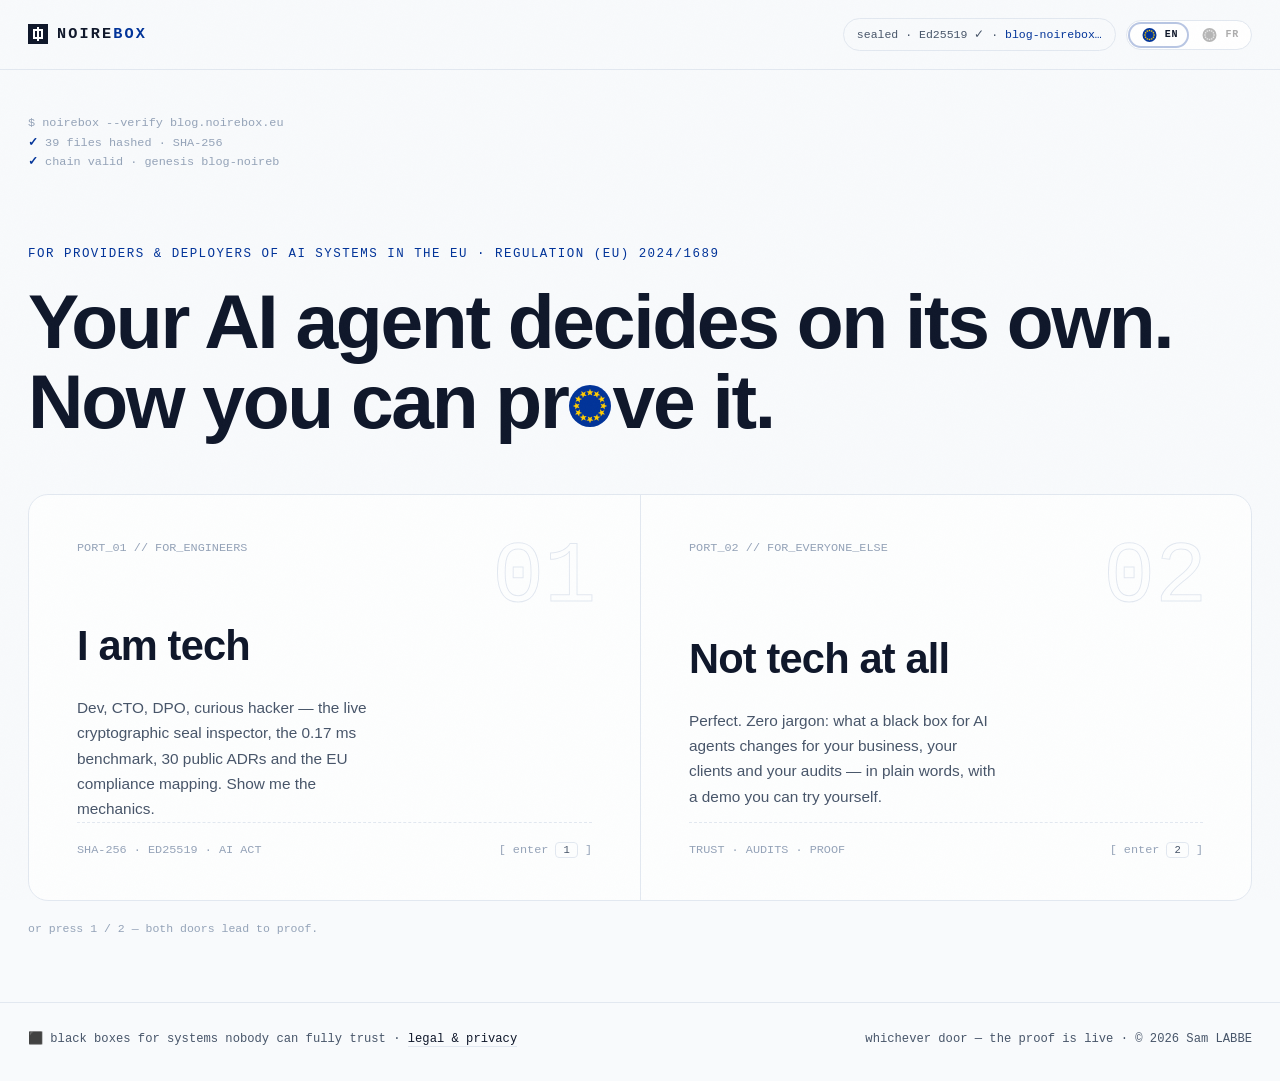
==== commit c346d632: "splash: doors are content-height (the 01/02 are backdrop only), kicker carries the legal qualificati" ====
--- a/index.html
+++ b/index.html
@@ -56,19 +56,19 @@
 .euo svg{display:block;width:100%;height:100%}
 
 .doors{display:grid;grid-template-columns:1fr 1fr;border:1px solid var(--line);border-radius:20px;overflow:hidden;margin-top:52px;background:rgba(255,255,255,.75);backdrop-filter:blur(4px)}
-.door{position:relative;min-height:400px;padding:52px 48px 44px;display:flex;flex-direction:column;justify-content:space-between;transition:background .3s}
+.door{position:relative;padding:44px 48px 40px;display:flex;flex-direction:column;justify-content:space-between;transition:background .3s}
 .door + .door{border-left:1px solid var(--line)}
 .door:hover,.door:focus-visible{background:var(--surface)}
 .door-top{display:flex;justify-content:space-between;font-family:var(--mono);font-size:.74rem;color:var(--muted)}
-.ghost{position:absolute;top:88px;right:44px;font-family:var(--mono);font-size:clamp(3.4rem,7vw,5.4rem);line-height:1;color:transparent;-webkit-text-stroke:1px var(--line);transition:opacity .3s,-webkit-text-stroke-color .3s;pointer-events:none}
+.ghost{position:absolute;top:40px;right:44px;font-family:var(--mono);font-size:clamp(3.4rem,7vw,5.4rem);line-height:1;color:transparent;-webkit-text-stroke:1px var(--line);transition:opacity .3s,-webkit-text-stroke-color .3s;pointer-events:none}
 .door:hover .ghost,.door:focus-visible .ghost{-webkit-text-stroke-color:var(--violet);opacity:.45}
-.door h2{font-size:clamp(1.7rem,4vw,2.6rem);font-weight:600;letter-spacing:-.02em;margin:96px 0 14px;max-width:14ch}
+.door h2{font-size:clamp(1.7rem,4vw,2.6rem);font-weight:600;letter-spacing:-.02em;margin:54px 0 14px;max-width:14ch}
 .door p{color:var(--dim);max-width:36ch;font-size:.96rem}
 .dfoot{display:flex;justify-content:space-between;align-items:center;gap:12px;border-top:1px dashed var(--line);padding-top:18px;font-family:var(--mono);font-size:.74rem;color:var(--muted)}
 .door:hover .dfoot span:last-child,.door:focus-visible .dfoot span:last-child{color:var(--violet)}
 .kbd{border:1px solid var(--line);padding:1px 7px;border-radius:4px;font-size:.66rem;color:var(--dim)}
 .hintline{font-family:var(--mono);font-size:.72rem;color:var(--muted);margin-top:18px}
-@media (max-width:860px){.doors{grid-template-columns:1fr}.door + .door{border-left:none;border-top:1px solid var(--line)}.door{min-height:0;padding:36px 30px 30px}.door h2{margin-top:64px}}
+@media (max-width:860px){.doors{grid-template-columns:1fr}.door + .door{border-left:none;border-top:1px solid var(--line)}.door{padding:36px 30px 30px}.door h2{margin-top:48px}}
 
 footer{border-top:1px solid var(--line);position:relative;z-index:2}
 .foot{padding:26px 28px 32px;font-family:var(--mono);font-size:.76rem;color:var(--dim);display:flex;justify-content:space-between;gap:14px;flex-wrap:wrap}
@@ -95,7 +95,7 @@
 <main class="gate">
   <div class="wrap">
     <p class="bootlog" id="boot"></p>
-    <p class="kicker">noirebox.eu</p>
+    <p class="kicker" data-fr="Pour les fournisseurs et déployeurs de systèmes d’IA dans l’UE · Règlement (UE) 2024/1689">For providers &amp; deployers of AI systems in the EU · Regulation (EU) 2024/1689</p>
     <h1 id="title" data-txt="Your AI agent decides on its own.|Now you can prove it." data-fr="Votre agent IA décide tout seul.|Désormais, vous pouvez le prouver.">Your AI agent decides on its own.<br>Now you can prove it.</h1>
 
     <div class="doors">
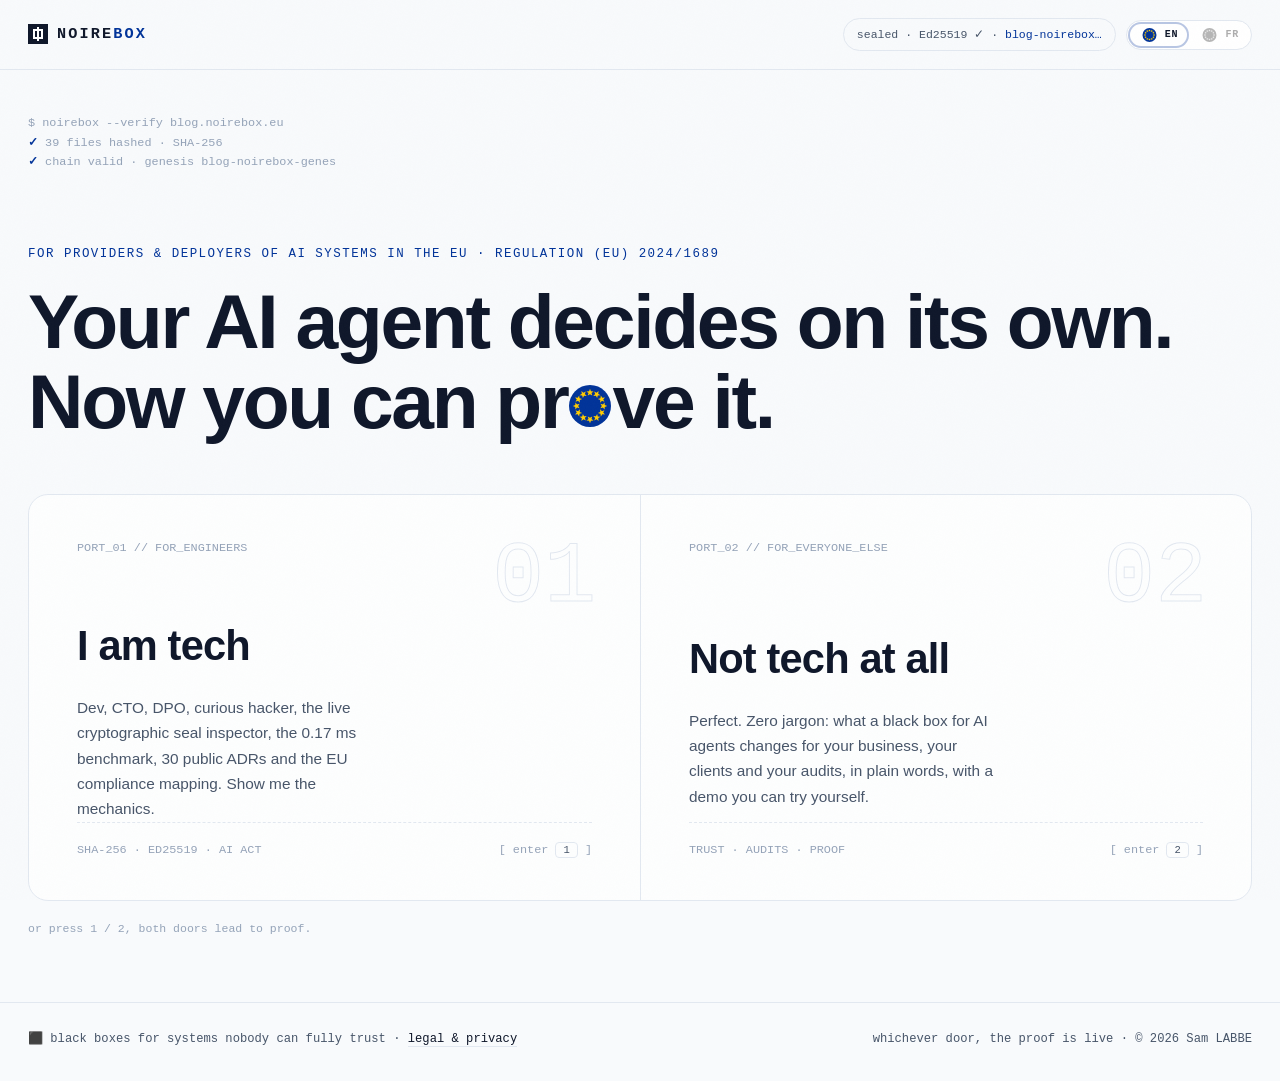
==== commit f929ffea: "publish 2026-10-29-2049 [skip ci]" ====
--- a/index.html
+++ b/index.html
@@ -3,9 +3,9 @@
 <head>
 <meta charset="utf-8">
 <meta name="viewport" content="width=device-width, initial-scale=1">
-<title>NoireBox — your AI agent decides. Now you can prove it.</title>
+<title>NoireBox, your AI agent decides. Now you can prove it.</title>
 <meta name="description" content="Enter through the tech door (live seal inspector, benchmarks, docs) or the plain-words door (what it changes for your business).">
-<meta property="og:title" content="NoireBox — your AI agent decides. Now you can prove it.">
+<meta property="og:title" content="NoireBox, your AI agent decides. Now you can prove it.">
 <meta property="og:description" content="Two doors, one proof: the cryptographic inspector or plain words for everyone else.">
 <meta property="og:type" content="website">
 <meta property="og:url" content="https://noirebox.eu/">
@@ -104,7 +104,7 @@
         <div class="door-top"><span>PORT_01 // FOR_ENGINEERS</span></div>
         <div>
           <h2 data-fr="Je suis tech">I am tech</h2>
-          <p data-fr="Dev, CTO, DPO, hacker curieux — l’inspector du sceau en direct, le benchmark 0,17 ms, 30 ADR publics et le mapping conformité UE. Montrez-moi la mécanique.">Dev, CTO, DPO, curious hacker — the live cryptographic seal inspector, the 0.17 ms benchmark, 30 public ADRs and the EU compliance mapping. Show me the mechanics.</p>
+          <p data-fr="Dev, CTO, DPO, hacker curieux, l’inspector du sceau en direct, le benchmark 0,17 ms, 30 ADR publics et le mapping conformité UE. Montrez-moi la mécanique.">Dev, CTO, DPO, curious hacker, the live cryptographic seal inspector, the 0.17 ms benchmark, 30 public ADRs and the EU compliance mapping. Show me the mechanics.</p>
         </div>
         <div class="dfoot">
           <span>SHA-256 · ED25519 · AI ACT</span>
@@ -116,7 +116,7 @@
         <div class="door-top"><span>PORT_02 // FOR_EVERYONE_ELSE</span></div>
         <div>
           <h2 data-fr="Pas du tout tech">Not tech at all</h2>
-          <p data-fr="Parfait. Zéro jargon : ce qu’une boîte noire pour agents IA change pour votre boîte, vos clients et vos audits — en mots simples, avec une démo à essayer vous-même.">Perfect. Zero jargon: what a black box for AI agents changes for your business, your clients and your audits — in plain words, with a demo you can try yourself.</p>
+          <p data-fr="Parfait. Zéro jargon : ce qu’une boîte noire pour agents IA change pour votre boîte, vos clients et vos audits, en mots simples, avec une démo à essayer vous-même.">Perfect. Zero jargon: what a black box for AI agents changes for your business, your clients and your audits, in plain words, with a demo you can try yourself.</p>
         </div>
         <div class="dfoot">
           <span>TRUST · AUDITS · PROOF</span>
@@ -124,14 +124,14 @@
         </div>
       </a>
     </div>
-    <p class="hintline" data-fr="ou appuyez sur 1 ou 2 — les deux portes mènent à la preuve.">or press 1 / 2 — both doors lead to proof.</p>
+    <p class="hintline" data-fr="ou appuyez sur 1 ou 2, les deux portes mènent à la preuve.">or press 1 / 2, both doors lead to proof.</p>
   </div>
 </main>
 
 <footer>
   <div class="wrap foot">
     <span>⬛ black boxes for systems nobody can fully trust · <a href="legal.html" data-fr="mentions légales &amp; rgpd">legal &amp; privacy</a></span>
-    <span data-fr="peu importe la porte — la preuve est en direct · © 2026 Sam LABBE">whichever door — the proof is live · © 2026 Sam LABBE</span>
+    <span data-fr="peu importe la porte, la preuve est en direct · © 2026 Sam LABBE">whichever door, the proof is live · © 2026 Sam LABBE</span>
   </div>
 </footer>
 
@@ -170,7 +170,7 @@
     redrawBoot();
   }).catch(function(){});
 
-  /* boot log — EN toujours (c'est un terminal) */
+  /* boot log, EN toujours (c'est un terminal) */
   var boot=document.getElementById('boot'), bootDone=false;
   function flines(){
     var n=(window.NBFILES||39);
@@ -178,7 +178,7 @@
       '$ noirebox --verify blog.noirebox.eu',
       '✓ '+n+' files hashed · SHA-256',
       '✓ chain valid · genesis blog-noirebox-genesis',
-      '@✓ Ed25519 seal · fingerprint sha256:7a513360… — verified in your browser'
+      '@✓ Ed25519 seal · fingerprint sha256:7a513360…, verified in your browser'
     ];
   }
   function renderBootLines(ls){
@@ -203,7 +203,7 @@
     },350);
   }
 
-  /* décodage hex du titre — annulable, relancé à chaque changement de langue */
+  /* décodage hex du titre, annulable, relancé à chaque changement de langue */
   var t=document.getElementById('title'), animId=0;
   function titleFor(){ return fr ? (t.getAttribute('data-fr')||'Votre agent IA décide tout seul.|Désormais, vous pouvez le prouver.') : (t.getAttribute('data-txt')||'Your AI agent decides on its own.|Now you can prove it.'); }
   var EU_O='<span class="euo" aria-hidden="true"><svg viewBox="0 0 100 100" xmlns="http://www.w3.org/2000/svg"><circle cx="50" cy="50" r="50" fill="#003399"/><path id="euo-star" fill="#FFCC00" d="M50 9 52.23 14.93 58.56 15.22 53.61 19.17 55.29 25.28 50 21.8 44.71 25.28 46.39 19.17 41.44 15.22 47.77 14.93 Z"/><use href="#euo-star" transform="rotate(30 50 50)"/><use href="#euo-star" transform="rotate(60 50 50)"/><use href="#euo-star" transform="rotate(90 50 50)"/><use href="#euo-star" transform="rotate(120 50 50)"/><use href="#euo-star" transform="rotate(150 50 50)"/><use href="#euo-star" transform="rotate(180 50 50)"/><use href="#euo-star" transform="rotate(210 50 50)"/><use href="#euo-star" transform="rotate(240 50 50)"/><use href="#euo-star" transform="rotate(270 50 50)"/><use href="#euo-star" transform="rotate(300 50 50)"/><use href="#euo-star" transform="rotate(330 50 50)"/></svg></span>';
@@ -242,7 +242,7 @@
   }
   decodeTitle();
 
-  /* FR si le navigateur est français — appliqué immédiatement, sans flash */
+  /* FR si le navigateur est français, appliqué immédiatement, sans flash */
   if(fr) apply();
 
   /* raccourcis clavier 1 / 2 */
